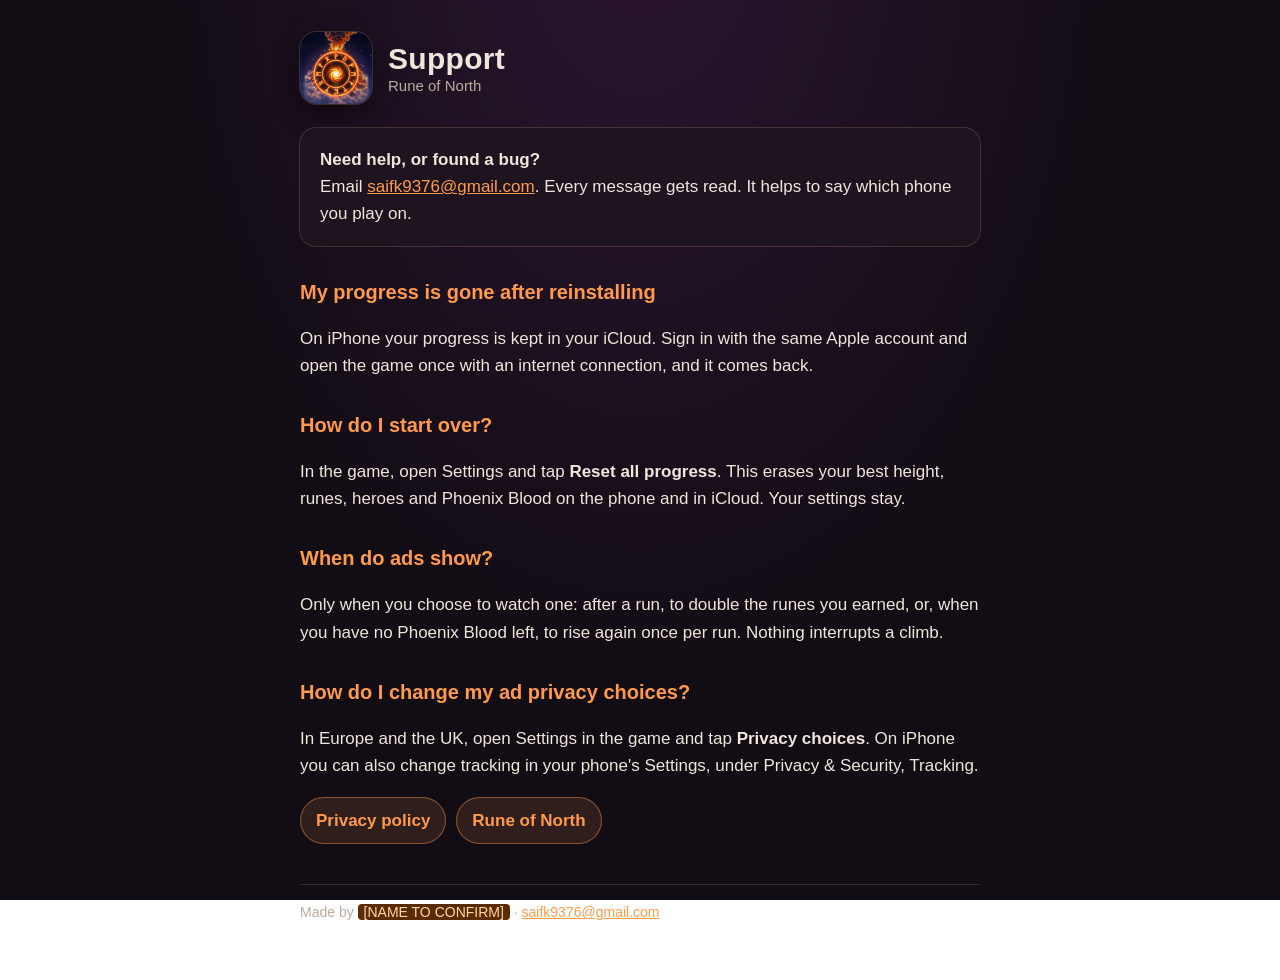
==== rune-of-north/index.html @ 8cb1624d "Rune of North site draft: home, support, privacy policy, app-ads.txt (name to confirm; not published" ====
<!doctype html>
<html lang="en">
<head>
<meta charset="utf-8"><meta name="viewport" content="width=device-width,initial-scale=1">
<title>Rune of North support</title>
<meta name="description" content="Help and contact for Rune of North.">
<link rel="icon" href="/assets/rune-of-north-icon.png">
<link rel="stylesheet" href="/assets/site.css">
</head>
<body><main>
<header><img src="/assets/rune-of-north-icon.png" alt="Rune of North icon"><h1>Support<small>Rune of North</small></h1></header>
<div class="card"><b>Need help, or found a bug?</b><br>Email <a href="mailto:saifk9376@gmail.com">saifk9376@gmail.com</a>. Every message gets read. It helps to say which phone you play on.</div>
<h2>My progress is gone after reinstalling</h2>
<p>On iPhone your progress is kept in your iCloud. Sign in with the same Apple account and open the game once with an internet connection, and it comes back.</p>
<h2>How do I start over?</h2>
<p>In the game, open Settings and tap <b>Reset all progress</b>. This erases your best height, runes, heroes and Phoenix Blood on the phone and in iCloud. Your settings stay.</p>
<h2>When do ads show?</h2>
<p>Only when you choose to watch one: after a run, to double the runes you earned, or, when you have no Phoenix Blood left, to rise again once per run. Nothing interrupts a climb.</p>
<h2>How do I change my ad privacy choices?</h2>
<p>In Europe and the UK, open Settings in the game and tap <b>Privacy choices</b>. On iPhone you can also change tracking in your phone's Settings, under Privacy &amp; Security, Tracking.</p>
<div class="links"><a href="/rune-of-north/privacy/">Privacy policy</a><a href="/">Rune of North</a></div>
<footer>Made by <span class="todo">[NAME TO CONFIRM]</span> · <a href="mailto:saifk9376@gmail.com">saifk9376@gmail.com</a></footer>
</main></body>
</html>
---- assets/site.css ----
:root{--bg:#120c14;--card:#1d1420;--ink:#efe6dc;--dim:#b9aca2;--ember:#ff9a4a;--line:rgba(255,190,140,.18)}
*{box-sizing:border-box}
html{-webkit-text-size-adjust:100%}
body{margin:0;background:radial-gradient(ellipse at 50% -10%,#2a1630 0%,var(--bg) 55%) fixed;color:var(--ink);font:17px/1.6 -apple-system,BlinkMacSystemFont,"Segoe UI",Roboto,Helvetica,Arial,sans-serif}
main{max-width:720px;margin:0 auto;padding:32px 20px 56px}
header{display:flex;align-items:center;gap:16px;margin-bottom:24px}
header img{width:72px;height:72px;border-radius:17px;box-shadow:0 0 0 1px var(--line),0 8px 24px rgba(0,0,0,.45)}
h1{margin:0;font-size:30px;line-height:1.15;letter-spacing:.01em}
h1 small{display:block;font-size:15px;font-weight:500;color:var(--dim);letter-spacing:0}
h2{font-size:20px;margin:30px 0 6px;color:var(--ember)}
p,li{color:var(--ink)}
ul{padding-left:22px}
a{color:var(--ember)}
.card{background:var(--card);border-radius:16px;padding:18px 20px;box-shadow:0 0 0 1px var(--line);margin:16px 0}
.links{display:flex;flex-wrap:wrap;gap:10px;margin:18px 0}
.links a{display:inline-block;padding:10px 16px;border-radius:999px;background:rgba(255,154,74,.12);box-shadow:inset 0 0 0 1px rgba(255,154,74,.45);text-decoration:none;font-weight:600}
.dim{color:var(--dim);font-size:15px}
footer{margin-top:40px;color:var(--dim);font-size:14px;border-top:1px solid var(--line);padding-top:16px}
.todo{background:#5a2a00;color:#ffd9a8;padding:0 6px;border-radius:4px}
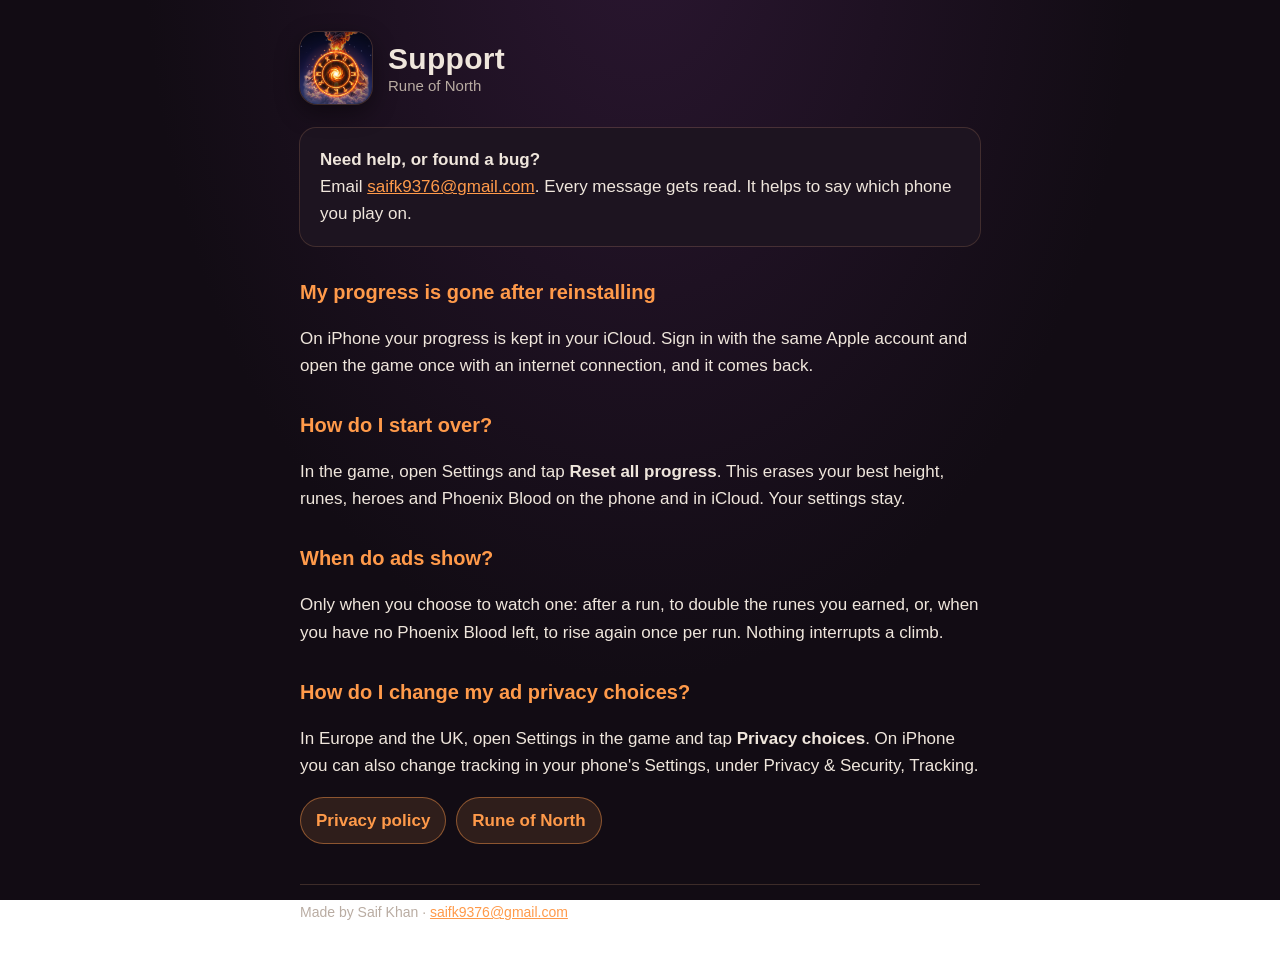
==== commit 1e01a0d3: "Rune of North site: made by Saif Khan (his go: "Use it with my name then") Co-Authored-By: Claude Op" ====
--- a/rune-of-north/index.html
+++ b/rune-of-north/index.html
@@ -19,6 +19,6 @@
 <h2>How do I change my ad privacy choices?</h2>
 <p>In Europe and the UK, open Settings in the game and tap <b>Privacy choices</b>. On iPhone you can also change tracking in your phone's Settings, under Privacy &amp; Security, Tracking.</p>
 <div class="links"><a href="/rune-of-north/privacy/">Privacy policy</a><a href="/">Rune of North</a></div>
-<footer>Made by <span class="todo">[NAME TO CONFIRM]</span> · <a href="mailto:saifk9376@gmail.com">saifk9376@gmail.com</a></footer>
+<footer>Made by Saif Khan · <a href="mailto:saifk9376@gmail.com">saifk9376@gmail.com</a></footer>
 </main></body>
 </html>
--- a/assets/site.css
+++ b/assets/site.css
@@ -16,4 +16,3 @@
 .links a{display:inline-block;padding:10px 16px;border-radius:999px;background:rgba(255,154,74,.12);box-shadow:inset 0 0 0 1px rgba(255,154,74,.45);text-decoration:none;font-weight:600}
 .dim{color:var(--dim);font-size:15px}
 footer{margin-top:40px;color:var(--dim);font-size:14px;border-top:1px solid var(--line);padding-top:16px}
-.todo{background:#5a2a00;color:#ffd9a8;padding:0 6px;border-radius:4px}
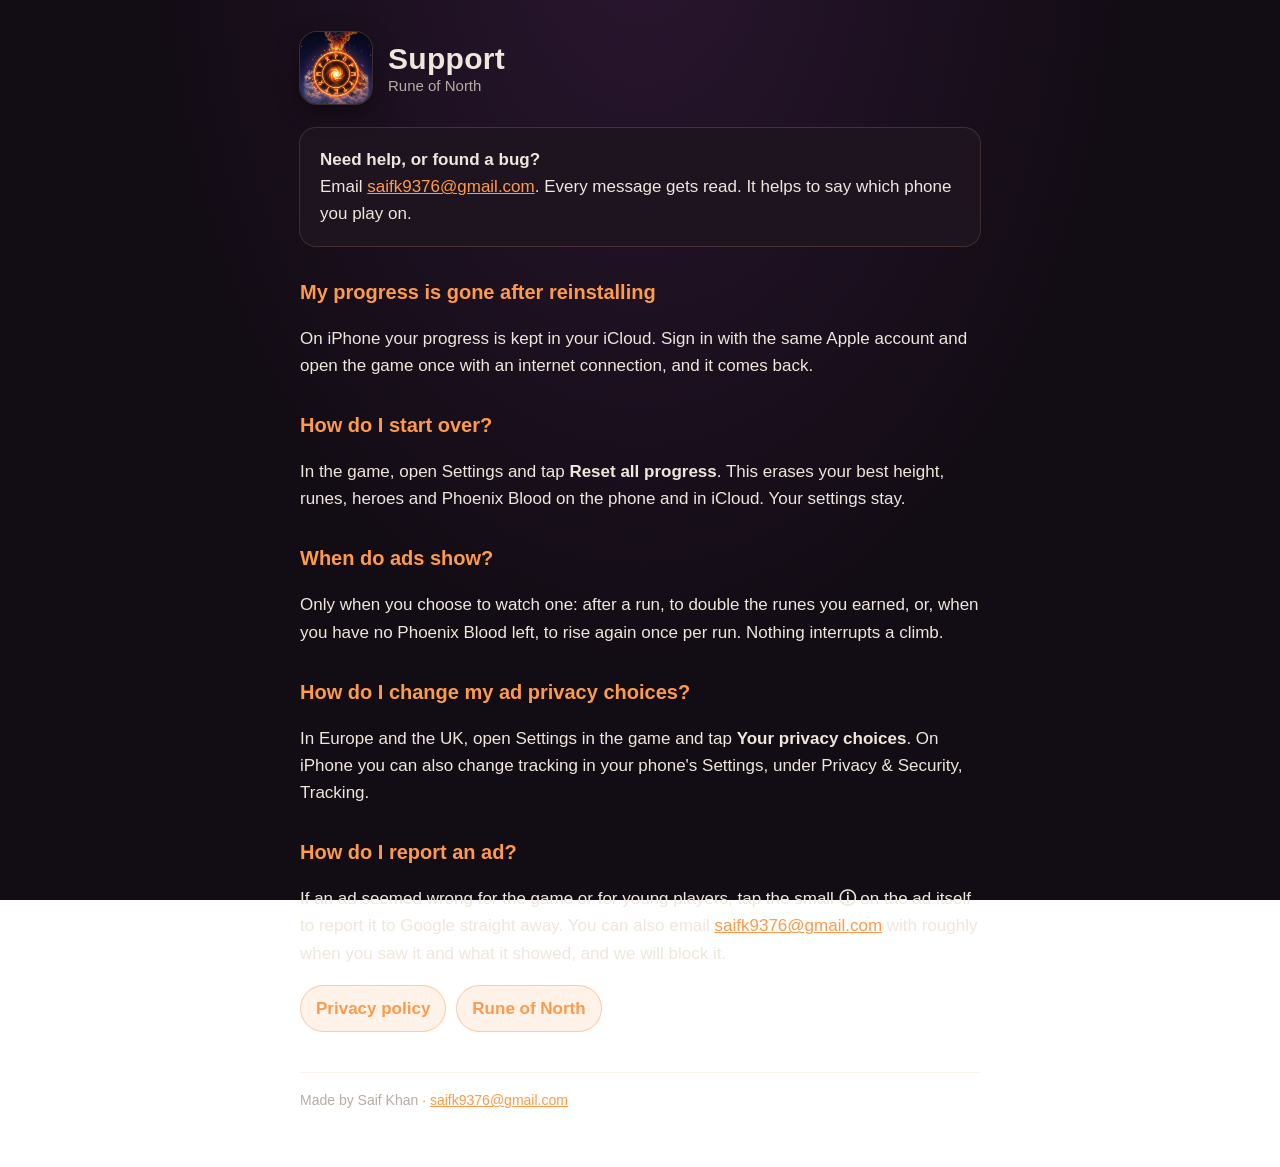
==== commit e76806c3: "Support: how to report an ad (the game's Settings links here, Apple 2.5.18); the button is now calle" ====
--- a/rune-of-north/index.html
+++ b/rune-of-north/index.html
@@ -17,7 +17,9 @@
 <h2>When do ads show?</h2>
 <p>Only when you choose to watch one: after a run, to double the runes you earned, or, when you have no Phoenix Blood left, to rise again once per run. Nothing interrupts a climb.</p>
 <h2>How do I change my ad privacy choices?</h2>
-<p>In Europe and the UK, open Settings in the game and tap <b>Privacy choices</b>. On iPhone you can also change tracking in your phone's Settings, under Privacy &amp; Security, Tracking.</p>
+<p>In Europe and the UK, open Settings in the game and tap <b>Your privacy choices</b>. On iPhone you can also change tracking in your phone's Settings, under Privacy &amp; Security, Tracking.</p>
+<h2 id="report-an-ad">How do I report an ad?</h2>
+<p>If an ad seemed wrong for the game or for young players, tap the small <b>&#9432;</b> on the ad itself to report it to Google straight away. You can also email <a href="mailto:saifk9376@gmail.com?subject=Rune%20of%20North%3A%20an%20ad">saifk9376@gmail.com</a> with roughly when you saw it and what it showed, and we will block it.</p>
 <div class="links"><a href="/rune-of-north/privacy/">Privacy policy</a><a href="/">Rune of North</a></div>
 <footer>Made by Saif Khan · <a href="mailto:saifk9376@gmail.com">saifk9376@gmail.com</a></footer>
 </main></body>
